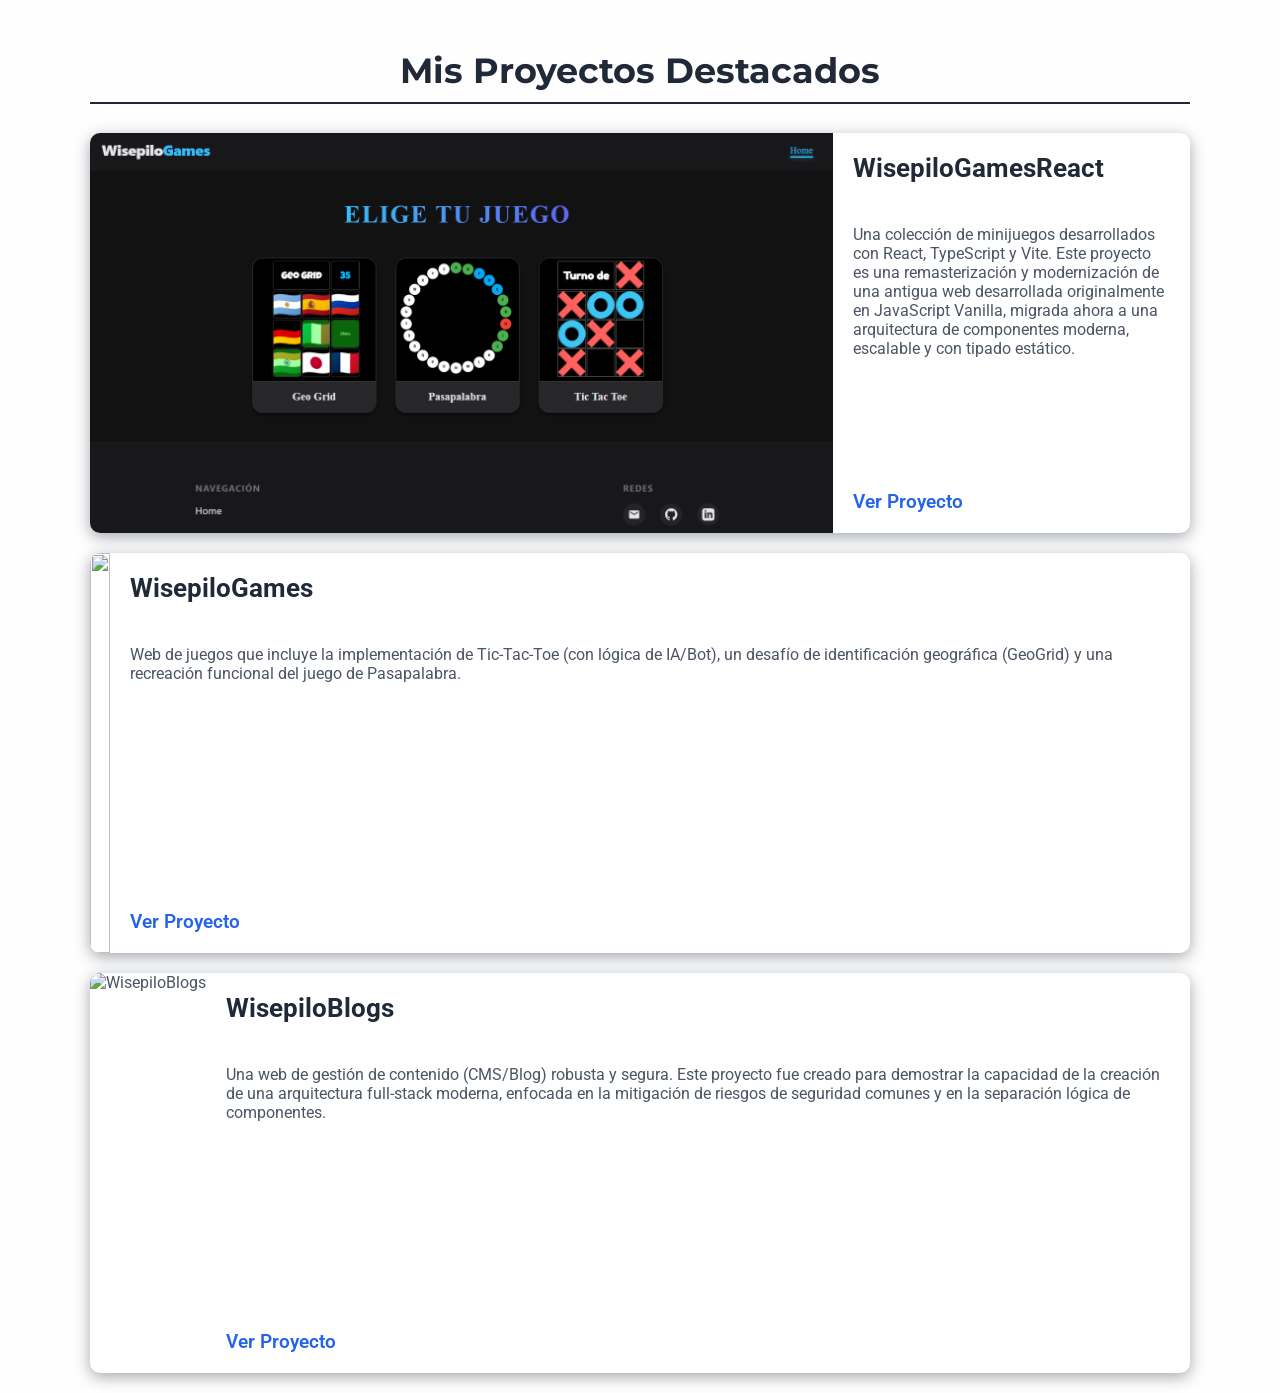
==== index.html @ 7f9b90eb "Nuevo proyecto agregado" ====
<!DOCTYPE html>
<html lang="es">
  <head>
    <meta charset="UTF-8" />
    <meta name="viewport" content="width=device-width, initial-scale=1.0" />
    <title>Portafolio - Matias Agustin Martinez</title>
    <script src="footer_header/footer_header.js" defer></script>
    <script
      src="https://kit.fontawesome.com/210dc8e837.js"
      crossorigin="anonymous"
    ></script>
    <link
      href="https://fonts.googleapis.com/css2?family=Montserrat:wght@700&family=Roboto:wght@400&display=swap"
      rel="stylesheet"
    />
    <link rel="stylesheet" href="footer_header/footer.css" />
    <link rel="stylesheet" href="footer_header/header.css" />
    <link rel="stylesheet" href="styles/index.css" />
    <link rel="stylesheet" href="styles/var.css" />
  </head>
  <body>
    <header class="header-container" id="header"></header>

    <main class="main-container">
      <h2 class="projects-title" id="inicio">Mis Proyectos Destacados</h2>

      <div class="projects-grid">
        <div class="project-card-simple" data-page="wisepilogamesreact">
          <div class="project-media-col">
            <img
              class="project-img"
              src="img/projects/WisepiloGamesReact.png"
              alt="WisepiloGamesReact"
            />
          </div>
          <div class="project-info-col">
            <h3 class="project-card-title">WisepiloGamesReact</h3>
            <p class="project-card-description">
              Una colección de minijuegos desarrollados con React, TypeScript y Vite. Este proyecto es una remasterización y modernización de una antigua web desarrollada originalmente en JavaScript Vanilla, migrada ahora a una arquitectura de componentes moderna, escalable y con tipado estático.
            </p>
            <span class="project-card-read-more">Ver Proyecto</span>
          </div>
        </div>

        <div class="project-card-simple" data-page="wisepilogames">
          <div class="project-media-col">
            <img class="project-img" src="img/projects/wisepiloGames.png" />
          </div>
          <div class="project-info-col">
            <h3 class="project-card-title">WisepiloGames</h3>
            <p class="project-card-description">
              Web de juegos que incluye la implementación de Tic-Tac-Toe (con
              lógica de IA/Bot), un desafío de identificación geográfica
              (GeoGrid) y una recreación funcional del juego de Pasapalabra.
            </p>
            <span class="project-card-read-more">Ver Proyecto</span>
          </div>
        </div>

        <div class="project-card-simple" data-page="wisepiloblogs">
          <div class="project-media-col">
            <img
              class="project-img"
              src="img/projects/wisepiloBlogs.png"
              alt="WisepiloBlogs"
            />
          </div>
          <div class="project-info-col">
            <h3 class="project-card-title">WisepiloBlogs</h3>
            <p class="project-card-description">
              Una web de gestión de contenido (CMS/Blog) robusta y segura. Este
              proyecto fue creado para demostrar la capacidad de la creación de
              una arquitectura full-stack moderna, enfocada en la mitigación de
              riesgos de seguridad comunes y en la separación lógica de
              componentes.
            </p>
            <span class="project-card-read-more">Ver Proyecto</span>
          </div>
        </div>
      </div>
    </main>

    <footer class="footer-container"></footer>
    <script src="scripts/redirectPage.js"></script>
  </body>
</html>
---- styles/index.css ----
body {
  margin: 0;
  padding: 0;
  background-color: var(--background-color);
  color: var(--text-color);
  font-family: 'Roboto', sans-serif;
  min-height: 100vh;
}

.main-container {
  width: 90vw;
  max-width: var(--max-width-content);
  margin: 0 auto;
  padding: var(--spacing-lg) 0; 
  display: flex;
  flex-direction: column;
}

.projects-title {
  font-family: 'Montserrat', sans-serif;
  text-align: center;
  font-size: 2.2rem;
  font-weight: 700;
  color: var(--title-color);
  border-bottom: 2px solid var(--title-color); 
  padding-bottom: 10px;
}

.projects-grid {
  display: flex; 
  flex-direction: column; 
  gap: 20px;
}

.project-card-simple {
  background-color: var(--container-color); 
  border-radius: 10px;
  box-shadow: 0 4px 15px var(--shadow-static); 
  transition: transform 0.3s ease, box-shadow 0.3s ease; 
  text-decoration: none;
  color: inherit; 
  overflow: hidden; 
  height: 400px; 
  display: flex;
  gap: 0;
}

.project-card-simple:hover {
  transform: translateY(-4px);
  box-shadow: 0 8px 25px var(--shadow-hover); 
  cursor: pointer; 
}

.project-media-col {
  flex-shrink: 0;
  overflow: hidden;
}

.project-img {
  width: 100%;
  height: 100%;
  object-fit: contain;
  transition: transform 0.3s ease;
}

.project-info-col {
  flex-grow: 1;
  padding: 20px;
  display: flex;
  flex-direction: column;
  justify-content: space-between;
}

.project-card-title {
  margin-top: 0;
  color: var(--title-color);
  font-size: 1.6rem; 
}

.project-card-simple:hover .project-card-title {
  color: var(--action-hover); 
}

.project-card-description {
  margin-bottom: 10px;
  flex-grow: 1; 
  color: inherit;
}

.project-card-read-more {
  color: var(--action-color);
  font-size: 1.2rem;
  font-weight: 600;
  transition: color 0.2s ease;
  align-self: flex-start;
}

.project-card-simple:hover .project-card-read-more {
  color: var(--action-hover); 
}

@media (max-width: 1140px) {
  .project-card-simple,
  .project-card-simple{
    flex-direction: column; 
    height: auto; 
  }
  
  .project-media-col {
    flex-basis: auto; 
    height: 200px;
  }
  
  .project-img {
    border-right: none;
    object-fit: cover;
    border-bottom: 2px solid var(--action-hover); 
  }

  .project-info-col {
    padding: 15px;
  }

  .main-container {
    padding: 40px 0; 
    width: 95vw; 
  }

  .projects-title {
    font-size: 1.8rem; 
  }

  .project-info-col {
    padding: 15px; 
  }
}
---- styles/var.css ----
:root {
  --max-width-content: 1100px;
  --spacing-lg: 20px; 
  --background-color:#fefefe;
  --container-color:#ffffff;
  --border-color:#f3f4f6;
  --title-color:#1f2937;
  --text-color:#4b5563;
  --action-color:#2563eb;
  --action-hover:#1d4ed8;
  --shadow-static: rgba(31, 41, 55, 0.4);
  --shadow-hover: rgba(31, 41, 55, 0.5); 
  --icon-color: var(--text-color); 
}
 
.dark-theme{
  --background-color:#111827;
  --container-color:#1f2937;
  --border-color:#374151;
  --title-color:#ffffff;
  --text-color:#9ca3af;
  --action-color:#2563eb;
  --action-hover:#1d4ed8;
  --icon-color: var(--text-color); 
}
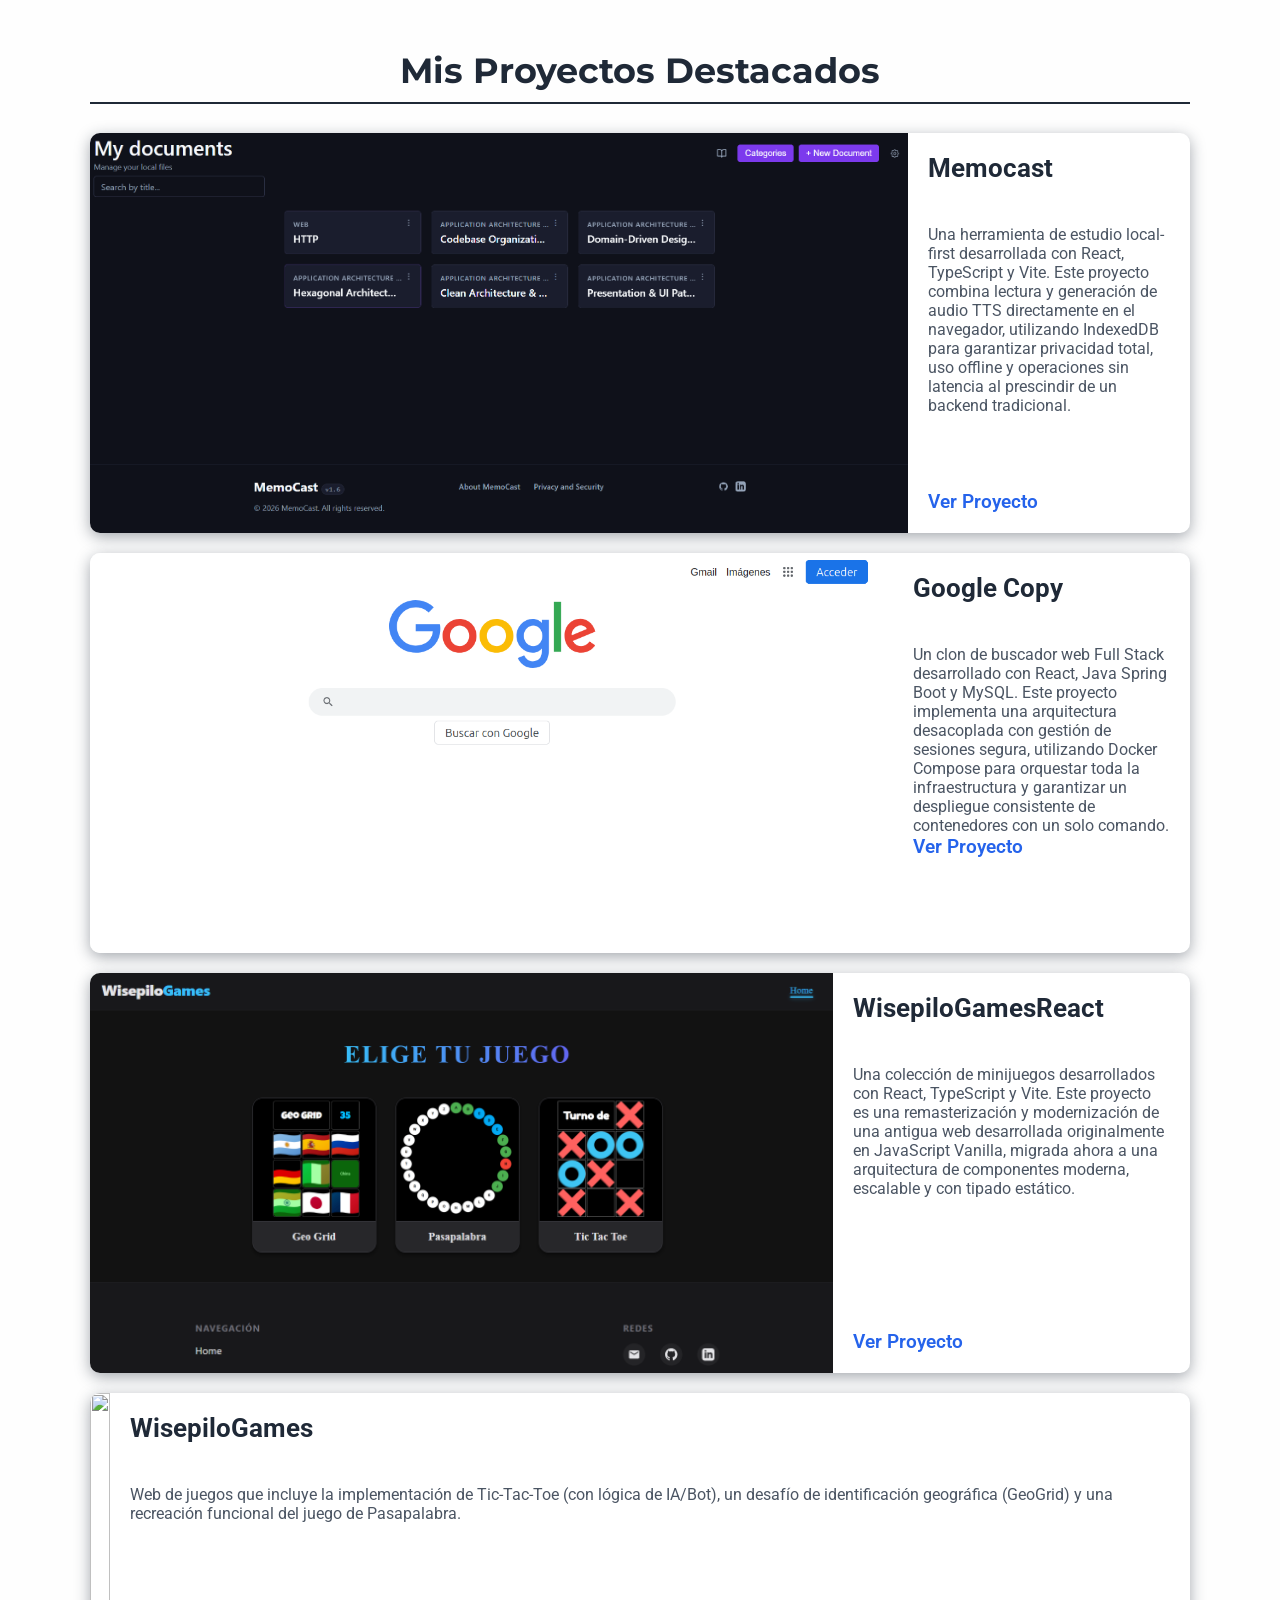
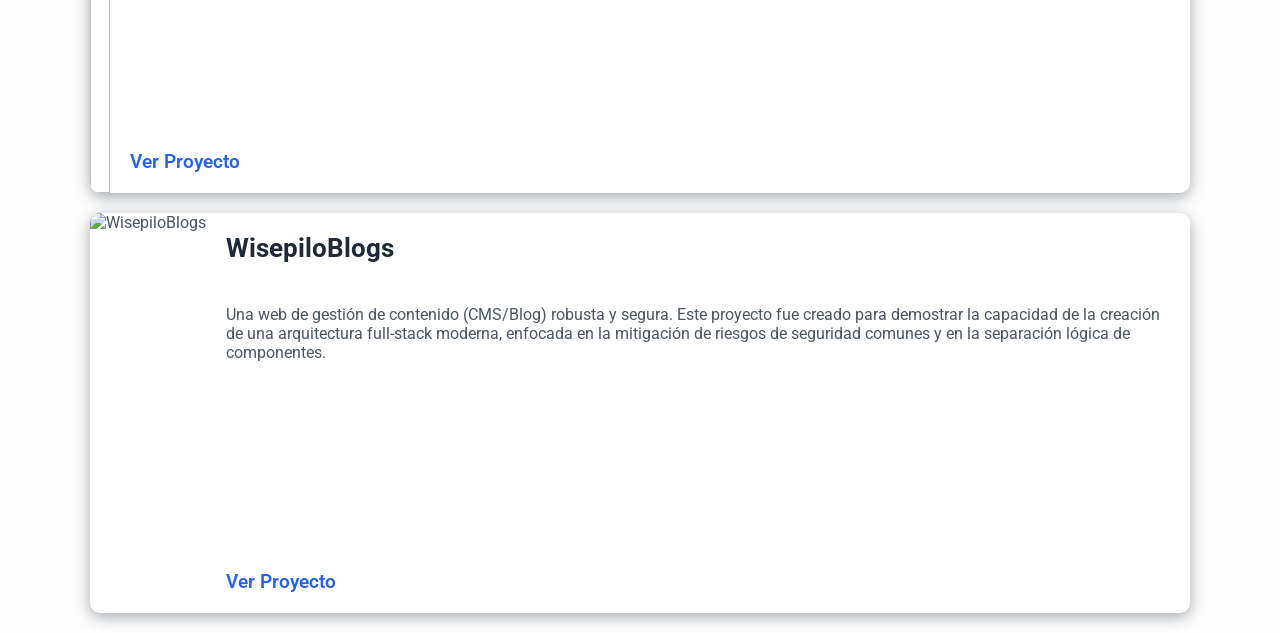
==== commit 277eda0f: "add: new projects" ====
--- a/index.html
+++ b/index.html
@@ -23,6 +23,39 @@
 
     <main class="main-container">
       <h2 class="projects-title" id="inicio">Mis Proyectos Destacados</h2>
+
+      <div class="projects-grid">
+        <div class="project-card-simple" data-page="memocast">
+          <div class="project-media-col">
+            <img
+              class="project-img"
+              src="img/projects/Memocast.png"
+              alt="Memocast"
+            />
+          </div>
+          <div class="project-info-col">
+            <h3 class="project-card-title">Memocast</h3>
+            <p class="project-card-description">
+              Una herramienta de estudio local-first desarrollada con React, TypeScript y Vite. Este proyecto combina lectura y generación de audio TTS directamente en el navegador, utilizando IndexedDB para garantizar privacidad total, uso offline y operaciones sin latencia al prescindir de un backend tradicional.            </p>
+            <span class="project-card-read-more">Ver Proyecto</span>
+          </div>
+      </div>
+
+      <div class="projects-grid">
+        <div class="project-card-simple" data-page="googlecopy">
+          <div class="project-media-col">
+            <img
+              class="project-img"
+              src="img/projects/GoogleCopy.png"
+              alt="GoogleCopy"
+            />
+          </div>
+          <div class="project-info-col">
+            <h3 class="project-card-title">Google Copy</h3>
+            <p class="project-card-description">
+            Un clon de buscador web Full Stack desarrollado con React, Java Spring Boot y MySQL. Este proyecto implementa una arquitectura desacoplada con gestión de sesiones segura, utilizando Docker Compose para orquestar toda la infraestructura y garantizar un despliegue consistente de contenedores con un solo comando.            <span class="project-card-read-more">Ver Proyecto</span>
+          </div>
+      </div>
 
       <div class="projects-grid">
         <div class="project-card-simple" data-page="wisepilogamesreact">
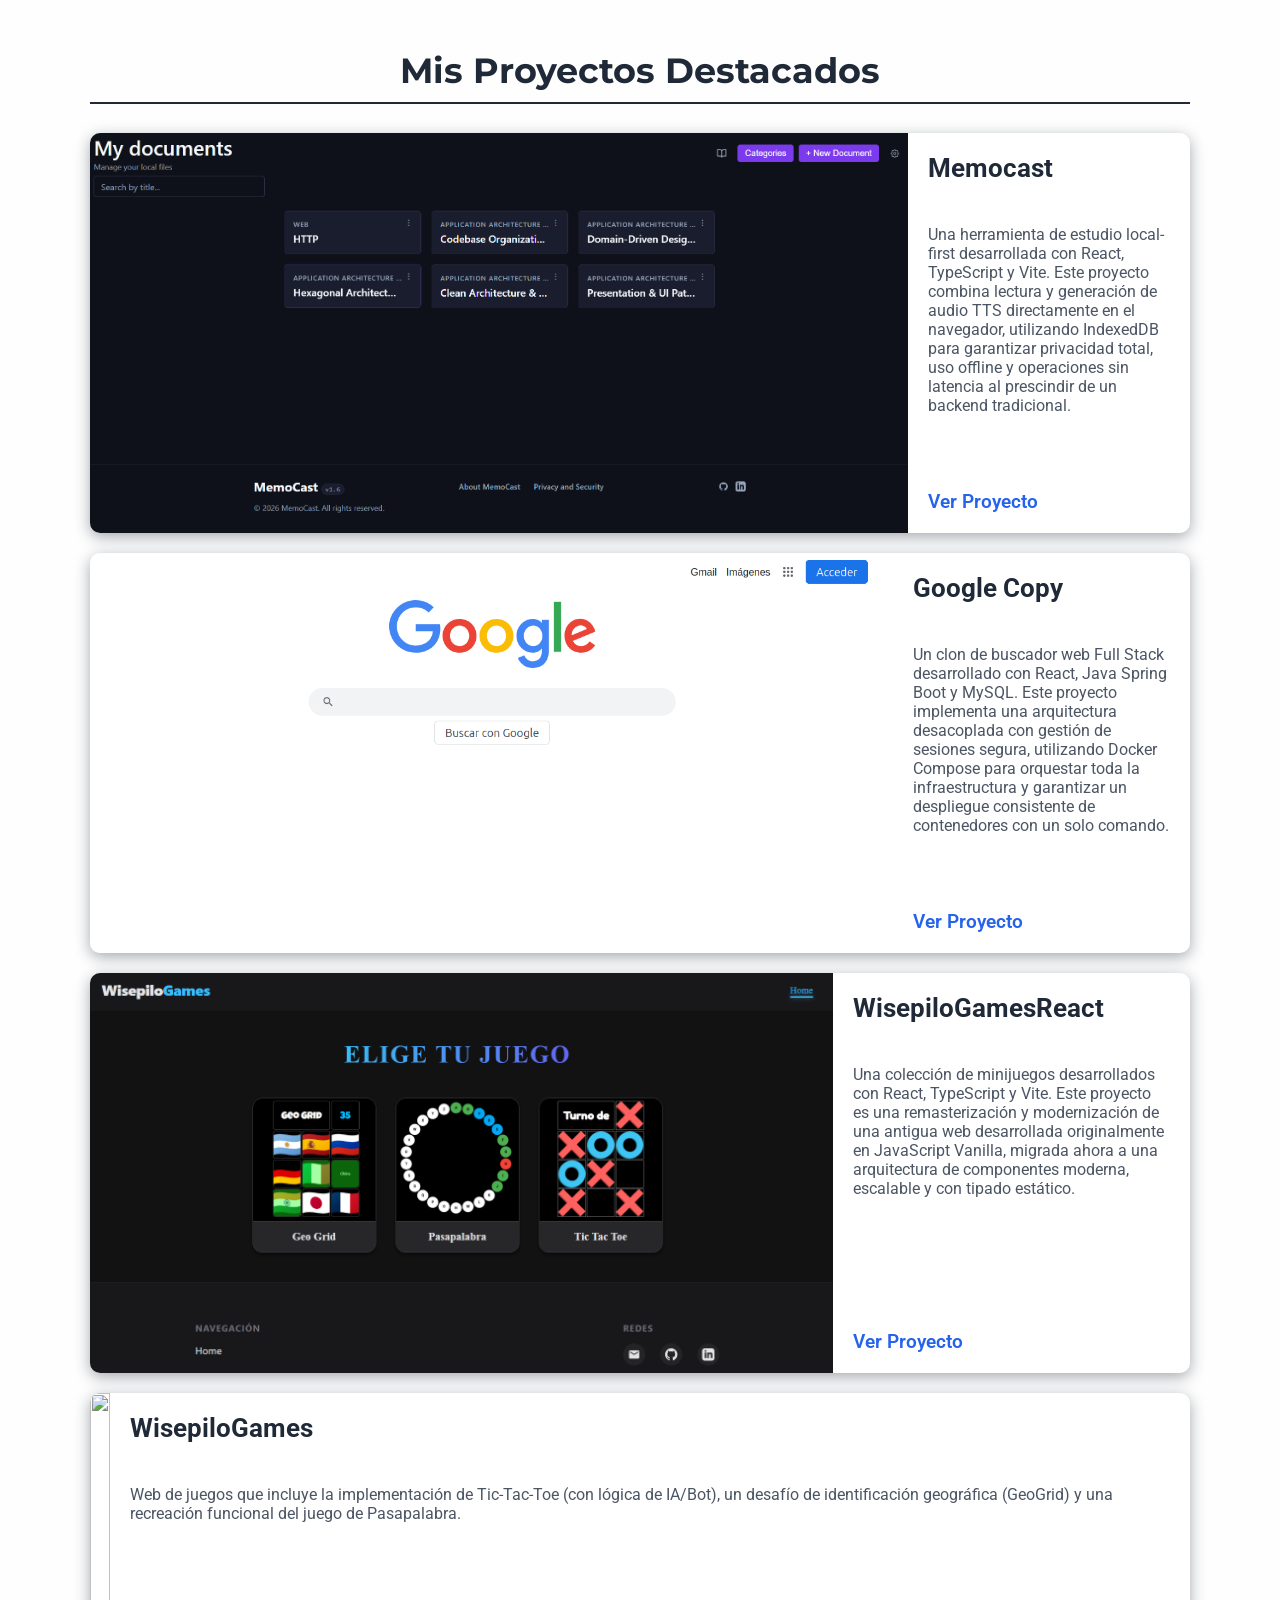
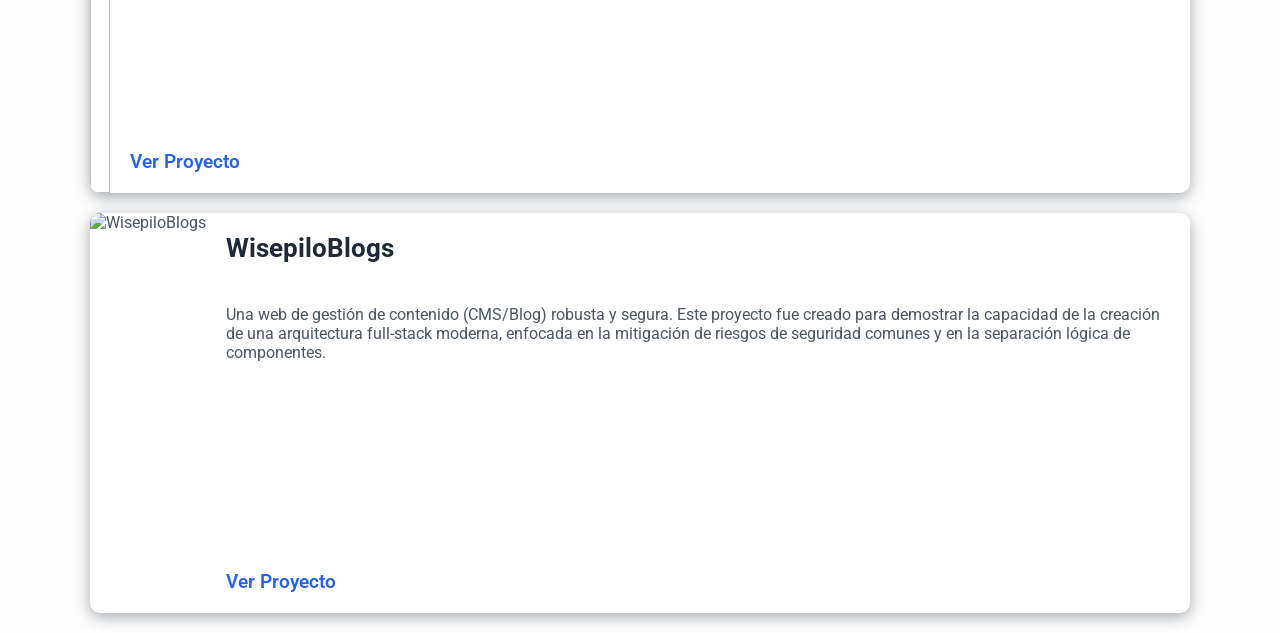
==== commit 0bd1e31d: "fix: p unclosed" ====
--- a/index.html
+++ b/index.html
@@ -36,7 +36,8 @@
           <div class="project-info-col">
             <h3 class="project-card-title">Memocast</h3>
             <p class="project-card-description">
-              Una herramienta de estudio local-first desarrollada con React, TypeScript y Vite. Este proyecto combina lectura y generación de audio TTS directamente en el navegador, utilizando IndexedDB para garantizar privacidad total, uso offline y operaciones sin latencia al prescindir de un backend tradicional.            </p>
+              Una herramienta de estudio local-first desarrollada con React, TypeScript y Vite. Este proyecto combina lectura y generación de audio TTS directamente en el navegador, utilizando IndexedDB para garantizar privacidad total, uso offline y operaciones sin latencia al prescindir de un backend tradicional.
+            </p>
             <span class="project-card-read-more">Ver Proyecto</span>
           </div>
       </div>
@@ -53,7 +54,9 @@
           <div class="project-info-col">
             <h3 class="project-card-title">Google Copy</h3>
             <p class="project-card-description">
-            Un clon de buscador web Full Stack desarrollado con React, Java Spring Boot y MySQL. Este proyecto implementa una arquitectura desacoplada con gestión de sesiones segura, utilizando Docker Compose para orquestar toda la infraestructura y garantizar un despliegue consistente de contenedores con un solo comando.            <span class="project-card-read-more">Ver Proyecto</span>
+            Un clon de buscador web Full Stack desarrollado con React, Java Spring Boot y MySQL. Este proyecto implementa una arquitectura desacoplada con gestión de sesiones segura, utilizando Docker Compose para orquestar toda la infraestructura y garantizar un despliegue consistente de contenedores con un solo comando.
+            </p>
+            <span class="project-card-read-more">Ver Proyecto</span>
           </div>
       </div>
 
